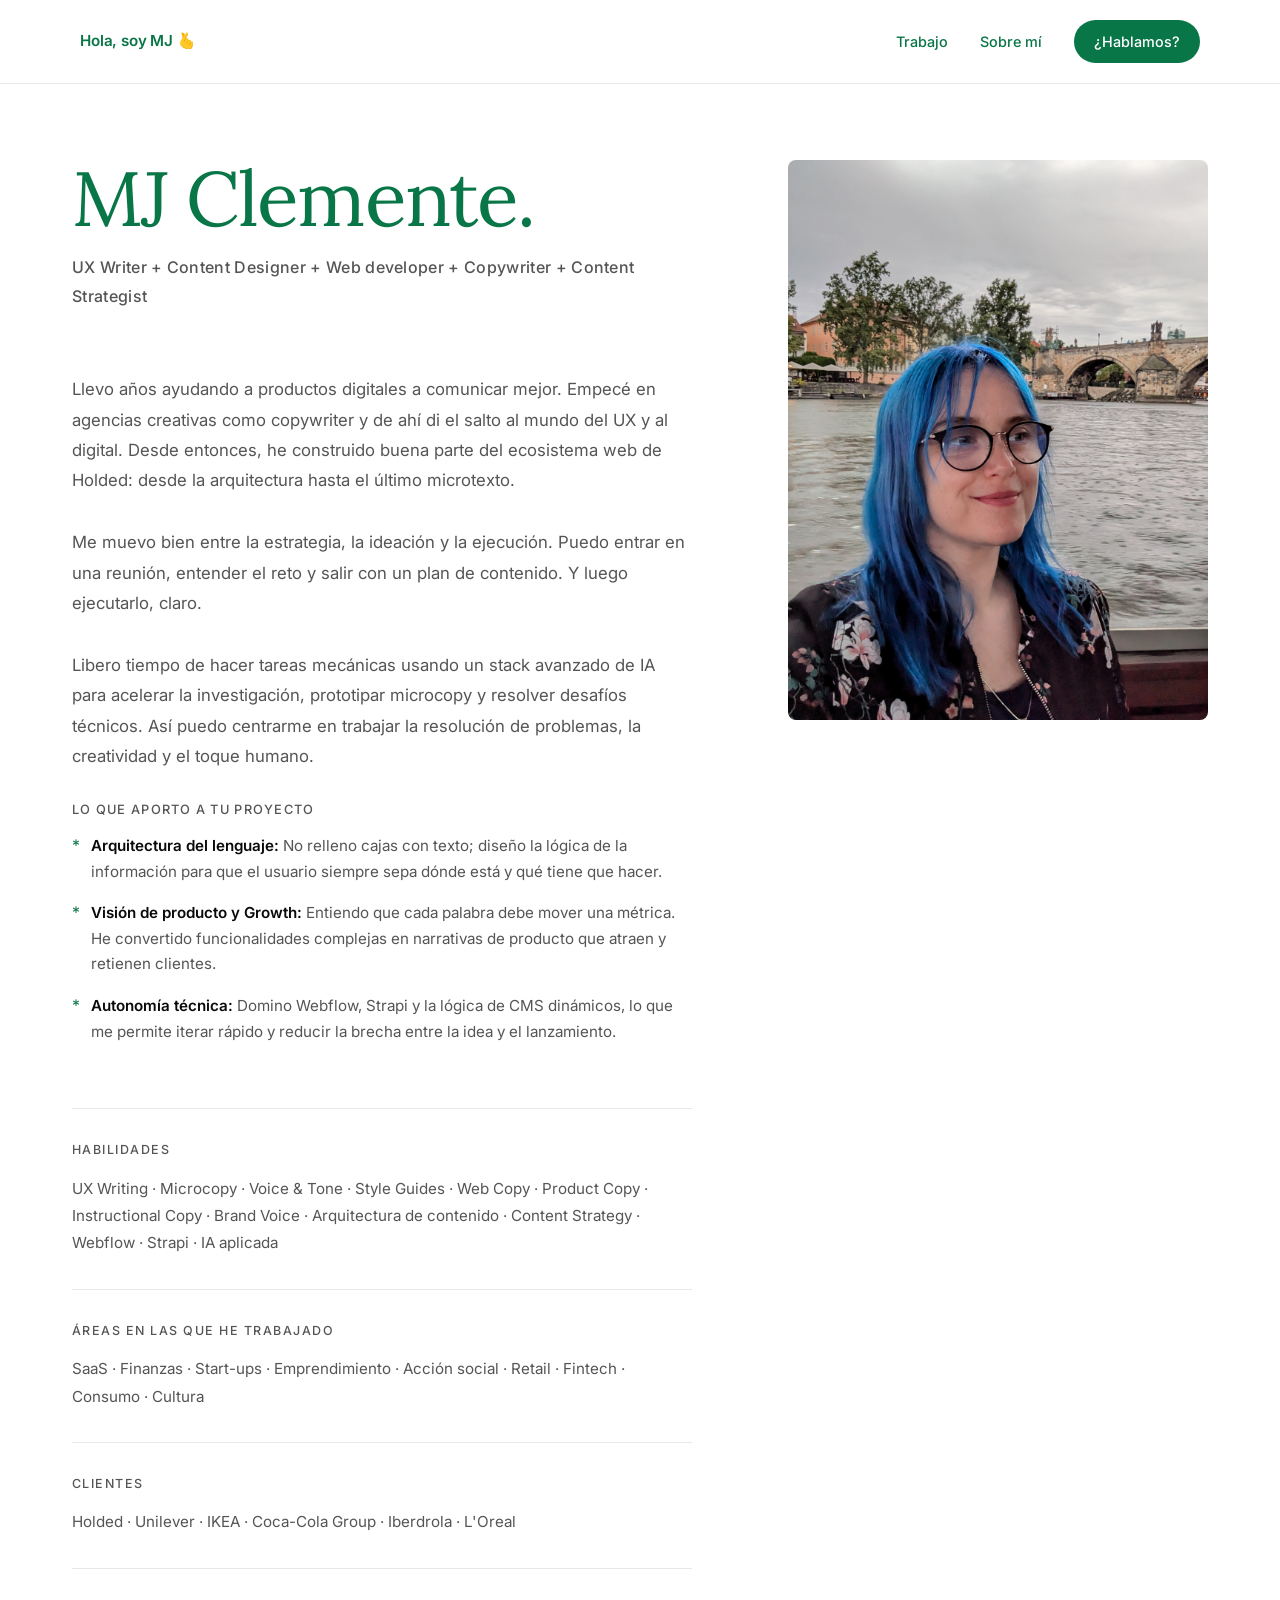
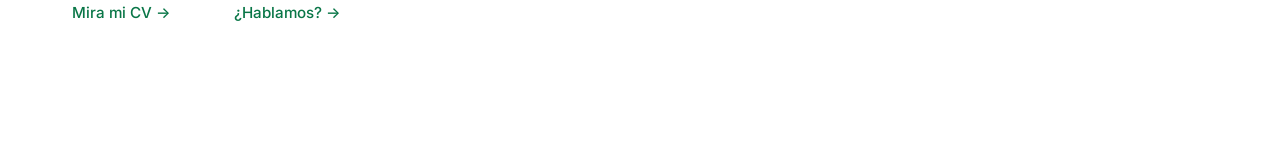
==== sobre-mi.html @ bcdd88e4 "Add files via upload" ====
<!DOCTYPE html>
<html lang="es">
<head>
  <meta charset="UTF-8" />
  <meta name="viewport" content="width=device-width, initial-scale=1.0" />
  <title>Sobre mí — MJclemente</title>
  <meta name="description" content="UX Writer y estratega de contenido. He construido buena parte del ecosistema web de Holded, de la arquitectura al microtexto." />
  <!-- Open Graph -->
  <meta property="og:title" content="Sobre mí | MJ Clemente Portfolio" />
  <meta property="og:description" content="UX Writer que une estrategia de contenido, escritura y ejecución técnica. He construido el ecosistema web de Holded de la arquitectura al microtexto." />
  <meta property="og:type" content="website" />
  <meta property="og:image" content="sobremi.jpg" />
  <!-- Twitter Card -->
  <meta name="twitter:card" content="summary_large_image" />
  <meta name="twitter:title" content="Sobre mí | MJ Clemente Portfolio" />
  <meta name="twitter:description" content="UX Writer que une estrategia de contenido, escritura y ejecución técnica. He construido el ecosistema web de Holded de la arquitectura al microtexto." />
  <meta name="twitter:image" content="sobremi.jpg" />
  <link rel="icon" href="data:image/svg+xml,<svg xmlns=%22http://www.w3.org/2000/svg%22 viewBox=%220 0 100 100%22><text y=%22.9em%22 font-size=%2290%22>🫰</text></svg>">
  <link rel="stylesheet" href="styles.css" />
</head>
<body>

  <!-- ── NAVBAR ──────────────────────────────────────────── -->
  <nav class="navbar" role="navigation" aria-label="Navegación principal">
    <div class="container">
      <div class="navbar__inner">
        <a href="index.html" class="navbar__logo">Hola, soy MJ 🫰</a>

        <div class="navbar__links">
          <a href="trabajo.html" class="navbar__link">Trabajo</a>
          <a href="sobre-mi.html" class="navbar__link">Sobre mí</a>
          <a href="contacto.html" class="navbar__cta">¿Hablamos?</a>
        </div>

        <button class="navbar__hamburger" aria-label="Abrir menú" aria-expanded="false">
          <span></span>
          <span></span>
          <span></span>
        </button>
      </div>
    </div>
  </nav>

  <!-- Mobile menu -->
  <div class="navbar__mobile" aria-label="Menú móvil" aria-live="polite">
    <a href="trabajo.html" class="navbar__link">Trabajo</a>
    <a href="sobre-mi.html" class="navbar__link">Sobre mí</a>
    <a href="contacto.html" class="navbar__cta">¿Hablamos?</a>
  </div>

  <main>

    <!-- ── ABOUT SPLIT ───────────────────────────────────── -->
    <section class="about-split" aria-label="Sobre MJclemente">
      <div class="container">
        <div class="about-split__grid">

          <!-- Left: Bio -->
          <div class="about-split__bio">
            <h1 style="font-family: var(--font-display); font-weight: 300; font-size: clamp(40px, 6vw, 80px); letter-spacing: -0.025em; line-height: 1.0; color: var(--green-dark); margin-bottom: var(--spacing-sm);">
              MJ Clemente.
            </h1>
            <p style="font-family: var(--font-body); font-size: 1rem; font-weight: 500; color: var(--gray); letter-spacing: 0.02em; margin-bottom: var(--spacing-lg);">UX Writer + Content Designer + Web developer + Copywriter + Content Strategist</p>

            <p>
              Llevo años ayudando a productos digitales a comunicar mejor. Empecé en agencias creativas como copywriter y de ahí di el salto al mundo del UX y al digital. Desde entonces, he construido buena parte del ecosistema web de Holded: desde la arquitectura hasta el último microtexto.
            </p>
            <p>
              Me muevo bien entre la estrategia, la ideación y la ejecución. Puedo entrar en una reunión, entender el reto y salir con un plan de contenido. Y luego ejecutarlo, claro.
            </p>
            <p>
              Libero tiempo de hacer tareas mecánicas usando un stack avanzado de IA para acelerar la investigación, prototipar microcopy y resolver desafíos técnicos. Así puedo centrarme en trabajar la resolución de problemas, la creatividad y el toque humano.
            </p>

            <h2 style="font-family: var(--font-body); font-size: 0.8rem; font-weight: 500; letter-spacing: 0.1em; text-transform: uppercase; color: var(--gray); margin-top: var(--spacing-md); margin-bottom: var(--spacing-sm);">Lo que aporto a tu proyecto</h2>
            <ul style="list-style: none; display: flex; flex-direction: column; gap: var(--spacing-sm);">
              <li style="padding-left: 1.2em; position: relative;">
                <span style="position: absolute; left: 0; color: var(--green-dark);">*</span>
                <strong style="font-family: var(--font-body); font-weight: 600; color: var(--black); font-size: 0.95rem;">Arquitectura del lenguaje:</strong>
                <span style="color: var(--gray); font-size: 0.95rem;"> No relleno cajas con texto; diseño la lógica de la información para que el usuario siempre sepa dónde está y qué tiene que hacer.</span>
              </li>
              <li style="padding-left: 1.2em; position: relative;">
                <span style="position: absolute; left: 0; color: var(--green-dark);">*</span>
                <strong style="font-family: var(--font-body); font-weight: 600; color: var(--black); font-size: 0.95rem;">Visión de producto y Growth:</strong>
                <span style="color: var(--gray); font-size: 0.95rem;"> Entiendo que cada palabra debe mover una métrica. He convertido funcionalidades complejas en narrativas de producto que atraen y retienen clientes.</span>
              </li>
              <li style="padding-left: 1.2em; position: relative;">
                <span style="position: absolute; left: 0; color: var(--green-dark);">*</span>
                <strong style="font-family: var(--font-body); font-weight: 600; color: var(--black); font-size: 0.95rem;">Autonomía técnica:</strong>
                <span style="color: var(--gray); font-size: 0.95rem;"> Domino Webflow, Strapi y la lógica de CMS dinámicos, lo que me permite iterar rápido y reducir la brecha entre la idea y el lanzamiento.</span>
              </li>
            </ul>

            <div style="margin-top: var(--spacing-lg); border-top: 1px solid var(--border); padding-top: var(--spacing-md);">
              <h2 class="section-eyebrow" style="margin-bottom: var(--spacing-sm);">Habilidades</h2>
              <p style="font-family: var(--font-body); font-size: 0.95rem; color: var(--gray); line-height: 1.8;">
                UX Writing · Microcopy · Voice &amp; Tone · Style Guides · Web Copy · Product Copy · Instructional Copy · Brand Voice · Arquitectura de contenido · Content Strategy · Webflow · Strapi · IA aplicada
              </p>
            </div>

            <div style="margin-top: var(--spacing-md); border-top: 1px solid var(--border); padding-top: var(--spacing-md);">
              <h2 class="section-eyebrow" style="margin-bottom: var(--spacing-sm);">Áreas en las que he trabajado</h2>
              <p style="font-family: var(--font-body); font-size: 0.95rem; color: var(--gray); line-height: 1.8;">
                SaaS · Finanzas · Start-ups · Emprendimiento · Acción social · Retail · Fintech · Consumo · Cultura
              </p>
            </div>

            <div style="margin-top: var(--spacing-md); border-top: 1px solid var(--border); padding-top: var(--spacing-md);">
              <h2 class="section-eyebrow" style="margin-bottom: var(--spacing-sm);">Clientes</h2>
              <p style="font-family: var(--font-body); font-size: 0.95rem; color: var(--gray); line-height: 1.8;">
                Holded · Unilever · IKEA · Coca-Cola Group · Iberdrola · L'Oreal
              </p>
            </div>

            <div style="margin-top: var(--spacing-md); border-top: 1px solid var(--border); padding-top: var(--spacing-md); display: flex; flex-direction: row; gap: var(--spacing-lg);">
              <a href="docs/CV_MJ_Clemente_2026.pdf" target="_blank" rel="noopener" aria-label="Mira mi CV" style="font-family: var(--font-body); font-size: 0.95rem; font-weight: 500; color: var(--green-dark); text-decoration: none; transition: opacity 0.2s;">Mira mi CV →</a>
              <a href="contacto.html" style="font-family: var(--font-body); font-size: 0.95rem; font-weight: 500; color: var(--green-dark); text-decoration: none; transition: opacity 0.2s;">¿Hablamos? →</a>
            </div>
          </div>

          <!-- Right: Photo -->
          <div class="about-split__photo">
            <img src="sobremi.jpg" alt="MJ Clemente" style="width:100%; aspect-ratio:3/4; object-fit:cover; border-radius:8px; display:block;">
          </div>

        </div>
      </div>
    </section>

  </main>

  <!-- ── FOOTER ────────────────────────────────────────────── -->

  <script src="main.js"></script>
</body>
</html>
---- styles.css ----
/* ============================================================
   MJclemente Portfolio — Shared Styles
   Inspired by laurenreichman.com: editorial, spacious, confident
   ============================================================ */

/* --- Google Fonts --- */
@import url('https://fonts.googleapis.com/css2?family=Lora:ital,wght@0,300;0,400;1,400&family=Inter:wght@400;500;600&display=swap');

/* --- Design Tokens --- */
:root {
  --green-dark: #097647;
  --green-lime: #afed7c;
  --black: #0a0a0a;
  --gray: #555555;
  --border: #e8e8e8;
  --white: #ffffff;

  --font-display: 'Lora', Georgia, serif;
  --font-body: 'Inter', -apple-system, sans-serif;

  --max-width: 1200px;
  --nav-height: 64px;
  --spacing-xs: 8px;
  --spacing-sm: 16px;
  --spacing-md: 32px;
  --spacing-lg: 64px;
  --spacing-xl: 96px;
  --spacing-2xl: 128px;

  --transition: 0.25s ease;
}

/* ============================================================
   RESET + BASE
   ============================================================ */
*, *::before, *::after {
  box-sizing: border-box;
  margin: 0;
  padding: 0;
}

html {
  scroll-behavior: smooth;
  -webkit-text-size-adjust: 100%;
}

body {
  font-family: var(--font-body);
  font-size: 16px;
  line-height: 1.6;
  color: var(--black);
  background: var(--white);
  -webkit-font-smoothing: antialiased;
}

img {
  display: block;
  max-width: 100%;
  height: auto;
}

a {
  color: inherit;
  text-decoration: none;
}

ul, ol {
  list-style: none;
}

button {
  cursor: pointer;
  border: none;
  background: none;
  font-family: inherit;
}

/* ============================================================
   CONTAINER
   ============================================================ */
.container {
  width: 100%;
  max-width: var(--max-width);
  margin: 0 auto;
  padding: 0 var(--spacing-md);
}

/* ============================================================
   TYPOGRAPHY
   ============================================================ */
.display {
  font-family: var(--font-display);
  font-weight: 300;
  line-height: 1.05;
  letter-spacing: -0.02em;
}

h1, h2, h3 {
  font-family: var(--font-display);
  font-weight: 300;
  line-height: 1.1;
  letter-spacing: -0.02em;
}

h4, h5, h6 {
  font-family: var(--font-body);
  font-weight: 600;
}

p {
  font-family: var(--font-body);
  font-size: 1rem;
  line-height: 1.7;
  color: var(--gray);
}

/* ============================================================
   NAVBAR
   ============================================================ */
.navbar {
  position: fixed;
  top: 0;
  left: 0;
  right: 0;
  z-index: 100;
  padding: 20px 48px;
  background: var(--white);
  border-bottom: 1px solid var(--border);
  transition: box-shadow var(--transition);
}

.navbar.scrolled {
  box-shadow: 0 2px 20px rgba(0, 0, 0, 0.06);
}

.navbar__inner {
  display: flex;
  align-items: center;
  justify-content: space-between;
}

.navbar__logo {
  font-family: var(--font-body);
  font-weight: 600;
  font-size: 0.95rem;
  color: var(--green-dark);
  letter-spacing: -0.01em;
  transition: opacity var(--transition);
}

.navbar__logo:hover {
  opacity: 0.7;
}

.navbar__links {
  display: flex;
  align-items: center;
  gap: var(--spacing-md);
}

.navbar__link {
  font-family: var(--font-body);
  font-weight: 500;
  font-size: 0.9rem;
  color: var(--green-dark);
  transition: color var(--transition);
}

.navbar__link:hover {
  color: var(--green-dark);
}

.navbar__cta {
  display: inline-flex;
  align-items: center;
  padding: 10px 20px;
  background: var(--green-dark);
  color: var(--white);
  font-family: var(--font-body);
  font-weight: 500;
  font-size: 0.9rem;
  border-radius: 100px;
  transition: background var(--transition), transform var(--transition);
}

.navbar__cta:hover {
  background: #075e38;
  transform: translateY(-1px);
}

/* Mobile hamburger */
.navbar__hamburger {
  display: none;
  flex-direction: column;
  gap: 5px;
  padding: 4px;
  cursor: pointer;
}

.navbar__hamburger span {
  display: block;
  width: 22px;
  height: 2px;
  background: var(--black);
  transition: transform var(--transition), opacity var(--transition);
}

.navbar__hamburger.open span:nth-child(1) {
  transform: translateY(7px) rotate(45deg);
}

.navbar__hamburger.open span:nth-child(2) {
  opacity: 0;
}

.navbar__hamburger.open span:nth-child(3) {
  transform: translateY(-7px) rotate(-45deg);
}

/* Mobile menu */
.navbar__mobile {
  display: none;
  position: fixed;
  top: var(--nav-height);
  left: 0;
  right: 0;
  background: var(--white);
  border-bottom: 1px solid var(--border);
  padding: var(--spacing-sm) var(--spacing-md);
  flex-direction: column;
  gap: var(--spacing-sm);
  z-index: 99;
}

.navbar__mobile.open {
  display: flex;
}

.navbar__mobile .navbar__link {
  font-size: 1.1rem;
  padding: var(--spacing-xs) 0;
  border-bottom: 1px solid var(--border);
}

.navbar__mobile .navbar__cta {
  align-self: flex-start;
  margin-top: var(--spacing-xs);
}

/* ============================================================
   BUTTONS
   ============================================================ */
.btn {
  display: inline-flex;
  align-items: center;
  gap: 8px;
  padding: 14px 28px;
  font-family: var(--font-body);
  font-weight: 500;
  font-size: 0.95rem;
  border-radius: 100px;
  transition: all var(--transition);
  cursor: pointer;
}

.btn--primary {
  background: var(--black);
  color: var(--white);
  border: 2px solid var(--black);
}

.btn--primary:hover {
  background: var(--green-dark);
  border-color: var(--green-dark);
  transform: translateY(-2px);
}

.btn--ghost {
  background: transparent;
  color: var(--black);
  border: 2px solid rgba(0, 0, 0, 0.3);
}

.btn--ghost:hover {
  border-color: var(--black);
  background: rgba(0, 0, 0, 0.04);
  transform: translateY(-2px);
}

.btn--ghost-white {
  background: transparent;
  color: var(--white);
  border: 2px solid rgba(255, 255, 255, 0.4);
}

.btn--ghost-white:hover {
  border-color: var(--white);
  background: rgba(255, 255, 255, 0.08);
  transform: translateY(-2px);
}

.btn--green {
  background: var(--green-lime);
  color: var(--black);
  border: 2px solid var(--green-lime);
  font-weight: 600;
}

.btn--green:hover {
  background: #9fd96c;
  border-color: #9fd96c;
  transform: translateY(-2px);
}

/* ============================================================
   HERO (index.html)
   ============================================================ */
.hero {
  min-height: 100vh;
  background: var(--green-lime);
  display: flex;
  align-items: center;
  padding-top: 120px;
  position: relative;
  overflow: hidden;
}

.hero__inner {
  padding: var(--spacing-xl) 0 var(--spacing-lg);
  max-width: 100%;
}

.hero-title-link {
  color: inherit;
  text-decoration: none;
  border-bottom: 2px solid transparent;
  transition: border-bottom-color 0.2s ease;
}

.hero-title-link:hover {
  border-bottom-color: #097647;
}

.hero__eyebrow {
  font-family: var(--font-body);
  font-weight: 500;
  font-size: 0.8rem;
  letter-spacing: 0.12em;
  text-transform: uppercase;
  color: var(--green-dark);
  margin-bottom: var(--spacing-md);
}

.hero__title {
  font-family: var(--font-display);
  font-weight: 300;
  font-size: clamp(44px, 9vw, 120px);
  line-height: 1.02;
  letter-spacing: -0.03em;
  color: var(--green-dark);
  margin-bottom: var(--spacing-md);
}

.hero__title em {
  font-style: italic;
}

.hero__subtitle {
  font-family: var(--font-body);
  font-size: clamp(1rem, 1.5vw, 1.2rem);
  font-weight: 400;
  color: var(--green-dark);
  opacity: 0.75;
  margin-bottom: var(--spacing-lg);
  max-width: 480px;
}

.hero__actions {
  display: flex;
  gap: var(--spacing-sm);
  flex-wrap: wrap;
}

/* ============================================================
   SECONDARY NAV (editorial row below hero)
   ============================================================ */
.secondary-nav {
  border-bottom: 1px solid var(--border);
  overflow-x: auto;
}

.secondary-nav__inner {
  display: flex;
  gap: var(--spacing-xl);
  padding: var(--spacing-md) 0;
}

.secondary-nav__link {
  font-family: var(--font-display);
  font-style: italic;
  font-weight: 300;
  font-size: 1.1rem;
  color: var(--black);
  opacity: 0.3;
  white-space: nowrap;
  transition: opacity var(--transition);
  letter-spacing: 0.01em;
}

.secondary-nav__link:hover {
  opacity: 0.7;
}

/* ============================================================
   PROJECT ROWS
   ============================================================ */
.projects-section {
  padding: var(--spacing-lg) 0 var(--spacing-xl);
}

.projects-section__header {
  display: flex;
  align-items: baseline;
  justify-content: space-between;
  margin-bottom: var(--spacing-lg);
}

.projects-section__title {
  font-family: var(--font-body);
  font-weight: 500;
  font-size: 0.8rem;
  letter-spacing: 0.12em;
  text-transform: uppercase;
  color: var(--gray);
}

.projects-section__all {
  font-family: var(--font-body);
  font-weight: 500;
  font-size: 0.85rem;
  color: var(--green-dark);
  text-decoration: underline;
  text-underline-offset: 3px;
  transition: opacity var(--transition);
}

.projects-section__all:hover {
  opacity: 0.7;
}

.project-row {
  display: grid;
  grid-template-columns: 1fr auto auto;
  align-items: center;
  gap: var(--spacing-sm) var(--spacing-md);
  padding: var(--spacing-md) var(--spacing-sm);
  border-top: 1px solid var(--border);
  text-decoration: none;
  color: var(--black);
  transition: background var(--transition);
  cursor: pointer;
  position: relative;
}

.project-row:last-child {
  border-bottom: 1px solid var(--border);
}

.project-row:hover {
  background: rgba(175, 237, 124, 0.18);
}

.project-row:hover .project-row__arrow {
  transform: translateX(6px);
}

.project-row__number {
  display: none;
}

.project-row__content {
  display: flex;
  flex-direction: column;
  gap: 6px;
}

.project-row__eyebrow {
  font-family: var(--font-body);
  font-size: 0.72rem;
  font-weight: 500;
  letter-spacing: 0.1em;
  text-transform: uppercase;
  color: var(--green-dark);
  display: block;
  margin-bottom: 4px;
}

.project-row__title {
  font-family: var(--font-display);
  font-weight: 300;
  font-size: clamp(1.4rem, 2.5vw, 2rem);
  color: var(--black);
  line-height: 1.1;
  letter-spacing: -0.02em;
}

.project-row__desc {
  font-family: var(--font-body);
  font-size: 0.85rem;
  color: var(--gray);
  max-width: 480px;
}

.project-row__tags {
  display: flex;
  flex-wrap: wrap;
  gap: 12px;
  align-self: center;
}

.project-row__tag {
  font-family: var(--font-body);
  font-size: 0.72rem;
  font-weight: 500;
  letter-spacing: 0.05em;
  text-transform: uppercase;
  color: var(--gray);
}

.project-row__arrow {
  font-size: 1.2rem;
  color: var(--gray);
  transition: transform var(--transition);
  align-self: center;
}

/* Extended rows for trabajo.html */
.project-row--extended {
  grid-template-columns: 1fr auto 24px;
}

/* ============================================================
   ABOUT STRIP (home)
   ============================================================ */
.about-strip {
  background: var(--green-dark);
  padding: var(--spacing-2xl) 0;
}

.about-strip__inner {
  max-width: 800px;
}

.about-strip__title {
  font-family: var(--font-display);
  font-weight: 300;
  font-size: clamp(36px, 5vw, 64px);
  color: var(--white);
  line-height: 1.05;
  letter-spacing: -0.02em;
  margin-bottom: var(--spacing-md);
}

.about-strip__title em {
  font-style: italic;
}

.about-strip__text {
  font-size: 1.05rem;
  color: rgba(255, 255, 255, 0.75);
  line-height: 1.75;
  margin-bottom: var(--spacing-lg);
  max-width: 600px;
}

.skills-tags {
  display: flex;
  flex-wrap: wrap;
  gap: 10px;
}

.skill-tag {
  display: inline-block;
  background: rgba(175, 237, 124, 0.15);
  color: var(--green-lime);
  border: 1px solid rgba(175, 237, 124, 0.3);
  font-family: var(--font-body);
  font-weight: 500;
  font-size: 0.8rem;
  letter-spacing: 0.04em;
  padding: 6px 14px;
  border-radius: 100px;
}

/* ============================================================
   CTA STRIP
   ============================================================ */
.cta-strip {
  background: var(--black);
  padding: var(--spacing-2xl) 0;
  text-align: center;
}

.cta-strip__title {
  font-family: var(--font-display);
  font-weight: 300;
  font-size: clamp(32px, 4vw, 56px);
  color: var(--white);
  letter-spacing: -0.02em;
  margin-bottom: var(--spacing-sm);
}

.cta-strip__subtitle {
  color: rgba(255, 255, 255, 0.55);
  font-size: 1rem;
  margin-bottom: var(--spacing-lg);
}

/* ============================================================
   FOOTER
   ============================================================ */
.footer {
  background: var(--white);
  border-top: 1px solid #e8e8e4;
  padding: var(--spacing-md) 0;
}

.footer__inner {
  display: flex;
  align-items: center;
  justify-content: flex-start;
  flex-wrap: wrap;
  gap: var(--spacing-sm);
}

.footer__copy {
  display: none;
}

.footer__links {
  display: flex;
  gap: var(--spacing-md);
}

.footer__link {
  font-size: 0.8rem;
  color: var(--green-dark);
  transition: color var(--transition);
}

.footer__link:hover {
  color: var(--green-lime);
}

/* ============================================================
   PAGE HEADER (trabajo, sobre-mi, contacto)
   ============================================================ */
.page-header {
  padding-top: calc(var(--nav-height) + var(--spacing-xl));
  padding-bottom: var(--spacing-xl);
}

.page-header__eyebrow {
  font-family: var(--font-body);
  font-weight: 500;
  font-size: 0.78rem;
  letter-spacing: 0.12em;
  text-transform: uppercase;
  color: var(--gray);
  margin-bottom: var(--spacing-sm);
}

.page-header__title {
  font-family: var(--font-display);
  font-weight: 300;
  font-size: clamp(48px, 7vw, 96px);
  color: var(--green-dark);
  letter-spacing: -0.03em;
  line-height: 1.0;
}

.page-header__subtitle {
  font-size: 1.05rem;
  color: var(--gray);
  margin-top: var(--spacing-sm);
  max-width: 520px;
}

/* ============================================================
   CASE STUDY
   ============================================================ */
.case-header {
  padding-top: calc(var(--nav-height) + var(--spacing-xl));
  padding-bottom: var(--spacing-xl);
  border-bottom: 1px solid var(--border);
}

.case-header__tags {
  display: flex;
  flex-wrap: wrap;
  gap: 8px;
  margin-bottom: var(--spacing-md);
}

.case-tag {
  font-family: var(--font-body);
  font-size: 0.72rem;
  font-weight: 500;
  letter-spacing: 0.06em;
  text-transform: uppercase;
  color: var(--green-dark);
  border: 1px solid var(--green-dark);
  padding: 4px 12px;
  border-radius: 100px;
}

.case-header__title {
  font-family: var(--font-display);
  font-weight: 300;
  font-size: clamp(36px, 5.5vw, 72px);
  color: var(--green-dark);
  letter-spacing: -0.025em;
  line-height: 1.05;
  max-width: 900px;
  margin-bottom: var(--spacing-lg);
}

.case-meta {
  display: flex;
  flex-wrap: wrap;
  gap: var(--spacing-lg);
  padding-top: var(--spacing-md);
}

.case-meta__item {
  display: flex;
  flex-direction: column;
  gap: 4px;
}

.case-meta__label {
  font-family: var(--font-body);
  font-size: 0.72rem;
  font-weight: 500;
  letter-spacing: 0.1em;
  text-transform: uppercase;
  color: var(--gray);
  opacity: 0.6;
}

.case-meta__value {
  font-family: var(--font-body);
  font-size: 0.9rem;
  font-weight: 500;
  color: var(--black);
}

/* Case study body */
.case-body {
  padding: var(--spacing-xl) 0 var(--spacing-lg);
}

.case-section {
  display: grid;
  grid-template-columns: 180px 1fr;
  gap: var(--spacing-xl);
  padding: var(--spacing-lg) 0;
  border-top: 1px solid var(--border);
}

.case-section:first-child {
  border-top: none;
}

.case-section__label {
  font-family: var(--font-body);
  font-size: 0.72rem;
  font-weight: 500;
  letter-spacing: 0.1em;
  text-transform: uppercase;
  color: var(--gray);
  padding-top: 4px;
}

.case-section__content h2 {
  font-family: var(--font-display);
  font-weight: 300;
  font-size: clamp(24px, 3vw, 36px);
  color: var(--black);
  letter-spacing: -0.02em;
  margin-bottom: var(--spacing-md);
}

.case-section__content h3 {
  font-family: var(--font-display);
  font-weight: 300;
  font-size: 1.5rem;
  color: var(--black);
  letter-spacing: -0.01em;
  margin-bottom: var(--spacing-xs);
}

.case-section__content p {
  font-size: 1rem;
  line-height: 1.75;
  color: var(--gray);
  margin-bottom: var(--spacing-sm);
}

.case-section__content p:last-child {
  margin-bottom: 0;
}

/* Flow steps */
.flow-steps {
  display: flex;
  flex-direction: column;
  gap: 12px;
  margin-top: var(--spacing-sm);
}

.flow-step {
  display: flex;
  align-items: baseline;
  gap: 12px;
}

.flow-step__num {
  font-family: var(--font-body);
  font-size: 0.9rem;
  font-weight: 400;
  color: var(--gray);
  min-width: 20px;
  flex-shrink: 0;
}

.flow-step__text {
  font-size: 0.95rem;
  color: var(--black);
  line-height: 1.6;
  margin: 0;
}

/* Key decisions */
.decisions-list {
  display: flex;
  flex-direction: column;
  gap: var(--spacing-md);
  margin-top: var(--spacing-sm);
}

.decision-item {
  padding: 0;
}

.decision-item__title {
  font-family: var(--font-body);
  font-weight: 600;
  font-size: 0.9rem;
  color: var(--black);
  margin-bottom: 6px;
}

.decision-item__text {
  font-size: 0.9rem;
  color: var(--gray);
  margin: 0;
  line-height: 1.65;
}

/* Stats */
.stats-grid {
  display: grid;
  grid-template-columns: repeat(auto-fit, minmax(160px, 1fr));
  gap: var(--spacing-md);
  margin-top: var(--spacing-sm);
}

.stat-item {
  padding: var(--spacing-md);
  background: none;
  border-radius: 0;
  color: var(--green-dark);
  text-align: center;
}

.stat-item__number,
.case-section__content .stat-item__number {
  font-family: var(--font-display);
  font-weight: 300;
  font-size: clamp(3rem, 6vw, 4.5rem);
  color: var(--green-dark);
  line-height: 1;
  letter-spacing: -0.03em;
  margin-bottom: 10px;
}

.stat-item__label,
.case-section__content .stat-item__label {
  font-family: var(--font-body);
  font-size: 0.75rem;
  font-weight: 400;
  color: var(--green-dark);
  line-height: 1.4;
  margin: 0;
  opacity: 0.75;
}

/* Image placeholder */
.case-image-placeholder {
  width: 100%;
  aspect-ratio: 16/9;
  background: #f0f0ec;
  border: 1px dashed var(--border);
  border-radius: 8px;
  display: flex;
  align-items: center;
  justify-content: center;
  margin-bottom: var(--spacing-sm);
}

.case-image-placeholder span {
  font-family: var(--font-body);
  font-size: 0.8rem;
  color: var(--gray);
  opacity: 0.5;
}

/* Case section images */
.case-section img {
  max-width: 100%;
  width: auto;
  height: auto;
  display: block;
  margin: 0 auto;
  cursor: zoom-in;
  border-radius: 4px;
}

/* Lightbox */
.lightbox {
  display: none;
  position: fixed;
  inset: 0;
  background: rgba(0, 0, 0, 0.85);
  z-index: 1000;
  align-items: center;
  justify-content: center;
  padding: var(--spacing-md);
}
.lightbox.open {
  display: flex;
}
.lightbox__img {
  max-width: 90vw;
  max-height: 90vh;
  object-fit: contain;
  border-radius: 4px;
  cursor: zoom-in;
  transition: transform 0.2s ease;
  transform-origin: center center;
}
.lightbox__close {
  position: fixed;
  top: 20px;
  right: 24px;
  background: none;
  border: none;
  color: white;
  font-size: 2rem;
  cursor: pointer;
  line-height: 1;
  opacity: 0.8;
  transition: opacity 0.2s;
}
.lightbox__close:hover {
  opacity: 1;
}

/* Case nav (prev/next) */
.case-nav {
  border-top: 1px solid var(--border);
  padding: var(--spacing-md) 0;
}

.case-nav__inner {
  display: flex;
  justify-content: flex-start;
  align-items: center;
  gap: 0;
}

.case-nav__item {
  display: flex;
  align-items: center;
  gap: 8px;
  padding: 0 var(--spacing-md);
  border: none;
  background: none;
  cursor: pointer;
  transition: color var(--transition);
}

.case-nav__item:hover .case-nav__title {
  color: var(--green-dark);
}

.case-nav__item--next {
  flex-direction: row;
}

.case-nav__separator {
  color: var(--border);
  font-weight: 300;
  font-size: 1.2rem;
  line-height: 1;
  user-select: none;
}

.case-nav__direction {
  font-family: var(--font-body);
  font-size: 0.85rem;
  font-weight: 400;
  color: var(--gray);
  opacity: 0.6;
  white-space: nowrap;
}

.case-nav__title {
  font-family: var(--font-body);
  font-weight: 400;
  font-size: 0.9rem;
  color: var(--black);
  transition: color var(--transition);
}

.case-nav__label {
  font-weight: 700;
}

/* ============================================================
   ABOUT PAGE
   ============================================================ */
.about-split {
  padding: calc(var(--nav-height) + var(--spacing-xl)) 0 var(--spacing-2xl);
}

.about-split__grid {
  display: grid;
  grid-template-columns: 1fr 420px;
  gap: var(--spacing-xl);
  align-items: start;
}

.about-split__bio h2 {
  font-family: var(--font-display);
  font-weight: 300;
  font-size: clamp(28px, 3.5vw, 44px);
  color: var(--black);
  letter-spacing: -0.02em;
  margin-bottom: var(--spacing-md);
  line-height: 1.1;
}

.about-split__bio p {
  font-size: 1.05rem;
  line-height: 1.8;
  color: var(--gray);
  margin-bottom: var(--spacing-md);
}

.about-split__actions {
  display: flex;
  gap: var(--spacing-sm);
  flex-wrap: wrap;
  margin-top: var(--spacing-lg);
}

.about-split__photo {
  position: sticky;
  top: calc(var(--nav-height) + var(--spacing-md));
}

.photo-placeholder {
  width: 100%;
  aspect-ratio: 3/4;
  background: #f0f0ec;
  border: 1px dashed var(--border);
  border-radius: 12px;
  display: flex;
  align-items: center;
  justify-content: center;
  flex-direction: column;
  gap: 8px;
}

.photo-placeholder span {
  font-family: var(--font-body);
  font-size: 0.8rem;
  color: var(--gray);
  opacity: 0.5;
  text-align: center;
  padding: 0 var(--spacing-md);
}

/* How I work section */
.how-i-work {
  background: #f7f7f5;
  padding: var(--spacing-xl) 0;
}

.how-i-work__grid {
  display: grid;
  grid-template-columns: repeat(auto-fit, minmax(240px, 1fr));
  gap: var(--spacing-md);
  margin-top: var(--spacing-lg);
}

.how-card {
  padding: var(--spacing-md);
  background: var(--white);
  border: 1px solid var(--border);
  border-radius: 8px;
}

.how-card__num {
  font-family: var(--font-display);
  font-size: 2rem;
  color: var(--green-lime);
  font-weight: 300;
  line-height: 1;
  margin-bottom: var(--spacing-sm);
}

.how-card__title {
  font-family: var(--font-body);
  font-weight: 600;
  font-size: 0.9rem;
  color: var(--black);
  margin-bottom: 6px;
}

.how-card__text {
  font-size: 0.88rem;
  color: var(--gray);
  line-height: 1.65;
  margin: 0;
}

/* ============================================================
   CONTACT PAGE
   ============================================================ */
.contact-split {
  padding: calc(var(--nav-height) + var(--spacing-xl)) 0 var(--spacing-2xl);
}

.contact-split__grid {
  display: grid;
  grid-template-columns: 1fr 1fr;
  gap: var(--spacing-2xl);
  align-items: start;
}

.contact-split__left h1 {
  font-family: var(--font-display);
  font-weight: 300;
  font-size: clamp(36px, 5vw, 64px);
  color: var(--black);
  letter-spacing: -0.025em;
  line-height: 1.05;
  margin-bottom: var(--spacing-md);
}

.contact-split__left p {
  font-size: 1.05rem;
  color: var(--gray);
  line-height: 1.75;
  margin-bottom: var(--spacing-lg);
}

.contact-links {
  display: flex;
  flex-direction: column;
  gap: var(--spacing-sm);
}

.contact-link {
  display: flex;
  align-items: center;
  gap: 10px;
  font-family: var(--font-body);
  font-weight: 500;
  font-size: 0.9rem;
  color: var(--green-dark);
  transition: opacity var(--transition);
}

.contact-link:hover {
  opacity: 0.7;
}

.contact-link__icon {
  width: 36px;
  height: 36px;
  background: rgba(9, 118, 71, 0.08);
  border-radius: 50%;
  display: flex;
  align-items: center;
  justify-content: center;
  font-size: 1.1rem;
  flex-shrink: 0;
  color: var(--green-dark);
}
.contact-link__icon i {
  display: flex;
}

/* Contact form */
.contact-form {
  display: flex;
  flex-direction: column;
  gap: var(--spacing-sm);
}

.form-group {
  display: flex;
  flex-direction: column;
  gap: 6px;
}

.form-group label {
  font-family: var(--font-body);
  font-size: 0.8rem;
  font-weight: 500;
  letter-spacing: 0.04em;
  text-transform: uppercase;
  color: var(--gray);
}

.form-group input,
.form-group textarea {
  font-family: var(--font-body);
  font-size: 0.95rem;
  color: var(--black);
  background: var(--white);
  border: 1px solid var(--border);
  border-radius: 8px;
  padding: 12px 16px;
  width: 100%;
  transition: border-color var(--transition), box-shadow var(--transition);
  outline: none;
  -webkit-appearance: none;
}

.form-group input:focus,
.form-group textarea:focus {
  border-color: var(--green-dark);
  box-shadow: 0 0 0 3px rgba(9, 118, 71, 0.08);
}

.form-group textarea {
  resize: vertical;
  min-height: 140px;
  line-height: 1.6;
}

.form-group input::placeholder,
.form-group textarea::placeholder {
  color: var(--gray);
  opacity: 0.4;
}

.form-submit {
  display: block;
  width: 100%;
  padding: 14px;
  background: var(--green-dark);
  color: var(--white);
  font-family: var(--font-body);
  font-weight: 600;
  font-size: 0.95rem;
  border-radius: 8px;
  border: none;
  cursor: pointer;
  transition: background var(--transition), transform var(--transition);
  margin-top: var(--spacing-xs);
}

.form-submit:hover {
  background: #075e38;
  transform: translateY(-1px);
}

.form-success {
  display: none;
  padding: var(--spacing-md);
  background: rgba(9, 118, 71, 0.08);
  border: 1px solid rgba(9, 118, 71, 0.2);
  border-radius: 8px;
  text-align: center;
}

.form-success.show {
  display: block;
}

.form-success p {
  color: var(--green-dark);
  font-weight: 500;
  margin: 0;
}

/* ============================================================
   SECTION TITLE (shared)
   ============================================================ */
.section-eyebrow,
h2.section-eyebrow {
  font-family: var(--font-body);
  font-weight: 500;
  font-size: 0.78rem;
  letter-spacing: 0.12em;
  text-transform: uppercase;
  color: var(--gray);
  margin-bottom: var(--spacing-sm);
  margin-top: 0;
  line-height: 1.4;
}

.section-title {
  font-family: var(--font-display);
  font-weight: 300;
  font-size: clamp(28px, 4vw, 48px);
  color: var(--black);
  letter-spacing: -0.02em;
  line-height: 1.1;
  margin-bottom: var(--spacing-md);
}

/* ============================================================
   FOCUS STYLES (accessibility)
   ============================================================ */
:focus-visible {
  outline: 2px solid var(--green-dark);
  outline-offset: 3px;
  border-radius: 3px;
}

.navbar__mobile .navbar__link:focus-visible,
.navbar__mobile .navbar__cta:focus-visible {
  outline: none;
  border-bottom: 2px solid var(--green-dark);
  padding-bottom: 2px;
}

/* ============================================================
   RESPONSIVE — Tablet (≤ 1024px)
   ============================================================ */
@media (max-width: 1024px) {
  .about-split__grid {
    grid-template-columns: 1fr;
  }

  .about-split__photo {
    position: static;
    max-width: 320px;
  }

  .photo-placeholder {
    aspect-ratio: 1/1;
  }

  .contact-split__grid {
    grid-template-columns: 1fr;
    gap: var(--spacing-xl);
  }

  .case-section {
    grid-template-columns: 140px 1fr;
    gap: var(--spacing-md);
  }
}

/* ============================================================
   RESPONSIVE — Mobile (≤ 768px)
   ============================================================ */
@media (max-width: 768px) {
  :root {
    --spacing-lg: 48px;
    --spacing-xl: 64px;
    --spacing-2xl: 80px;
  }

  /* Navbar mobile */
  .navbar__links {
    display: none;
  }

  .navbar__hamburger {
    display: flex;
  }

  /* Hero */
  .hero__inner {
    padding: var(--spacing-lg) 0;
  }

  .hero__actions {
    flex-direction: column;
    align-items: flex-start;
  }

  .hero__actions .btn {
    width: 100%;
    justify-content: center;
  }

  /* Secondary nav */
  .secondary-nav__inner {
    gap: var(--spacing-md);
  }

  /* Project rows */
  .project-row {
    grid-template-columns: 1fr;
    grid-template-rows: auto auto;
  }

  .project-row__tags {
    grid-column: 1;
  }

  .project-row__arrow {
    grid-column: 1;
    align-self: start;
  }

  .project-row__title {
    font-size: 1.4rem;
  }

  /* Case study */
  .case-section {
    grid-template-columns: 1fr;
    gap: var(--spacing-sm);
  }

  .case-section__label {
    opacity: 0.6;
  }

  .case-nav__inner {
    grid-template-columns: 1fr;
  }

  /* Stats */
  .stats-grid {
    grid-template-columns: 1fr 1fr;
  }

  /* About */
  .about-split__photo {
    display: none;
  }

  .how-i-work__grid {
    grid-template-columns: 1fr;
  }

  /* CTA strip */
  .cta-strip {
    text-align: left;
  }

  /* Footer */
  .footer__inner {
    flex-direction: column;
    align-items: flex-start;
  }
}

@media (max-width: 480px) {
  .container {
    padding: 0 var(--spacing-sm);
  }

  .stats-grid {
    grid-template-columns: 1fr;
  }

  .case-meta {
    gap: var(--spacing-md);
  }
}
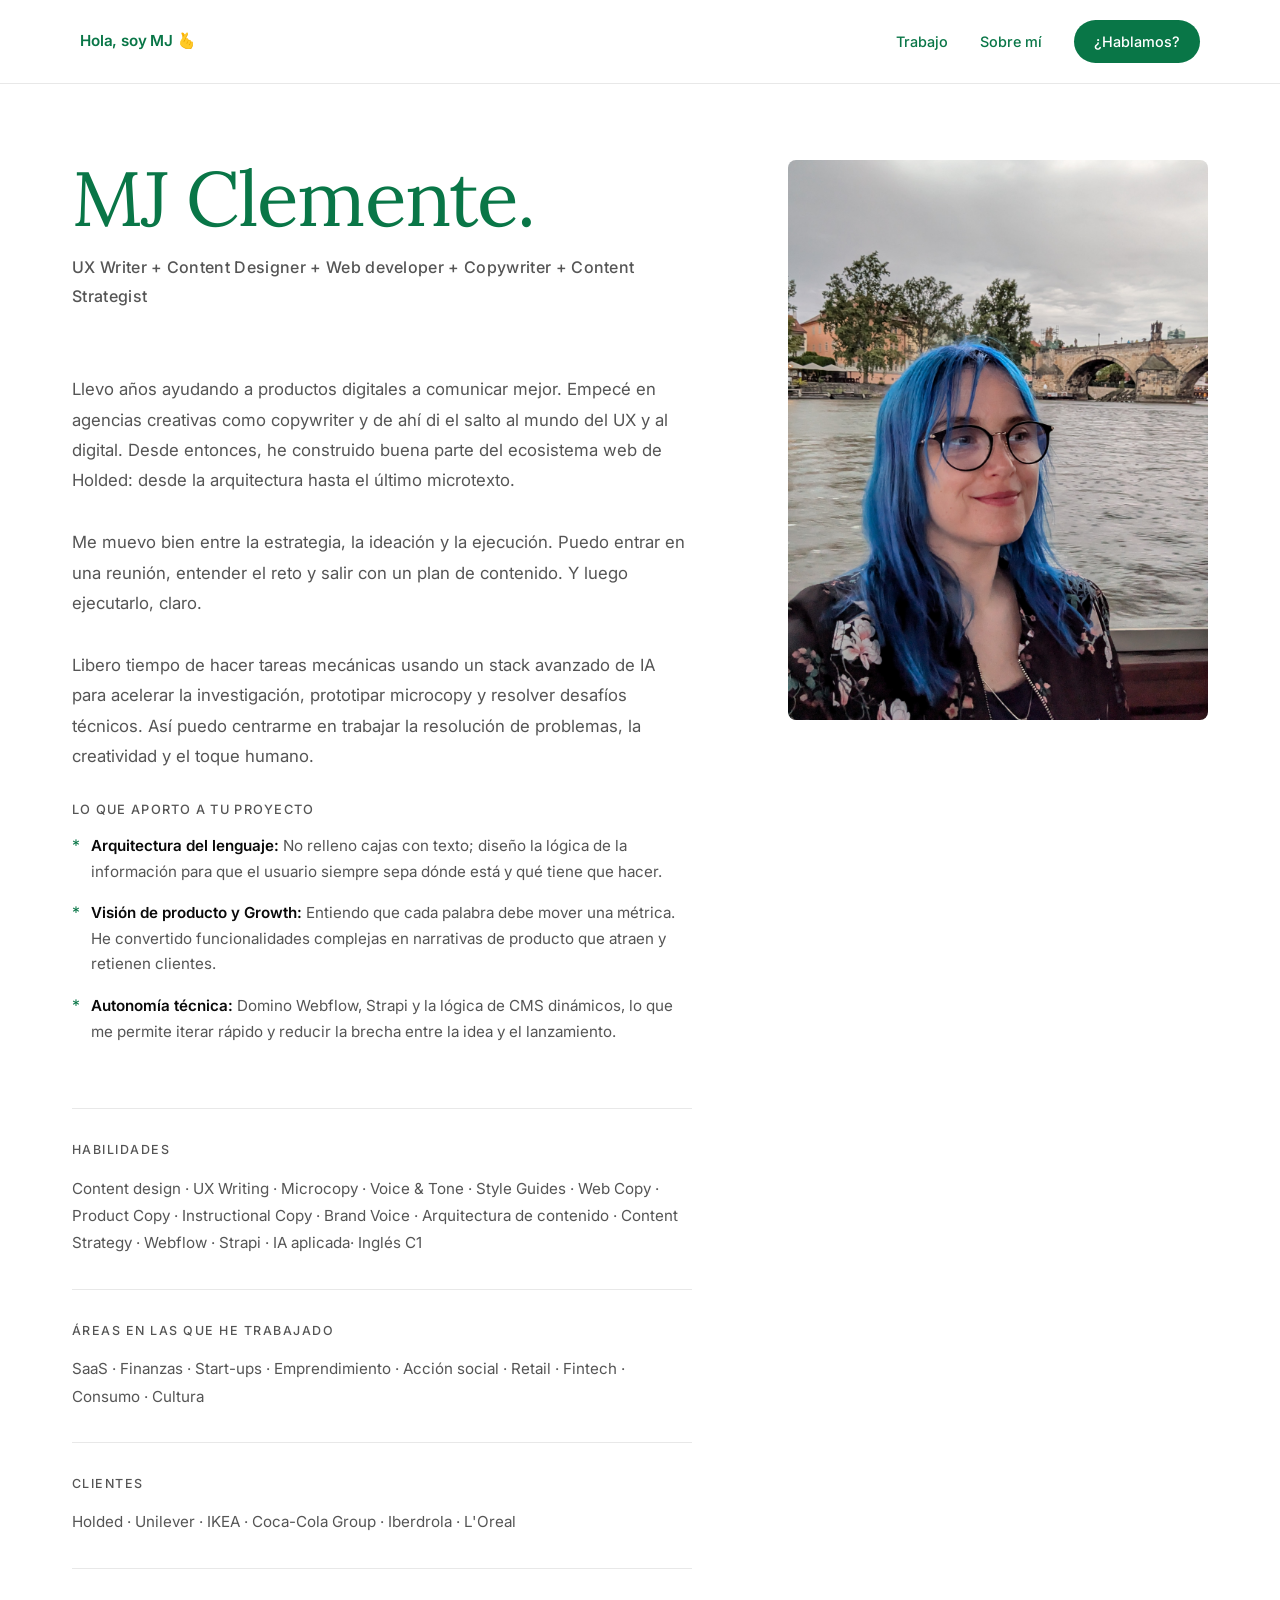
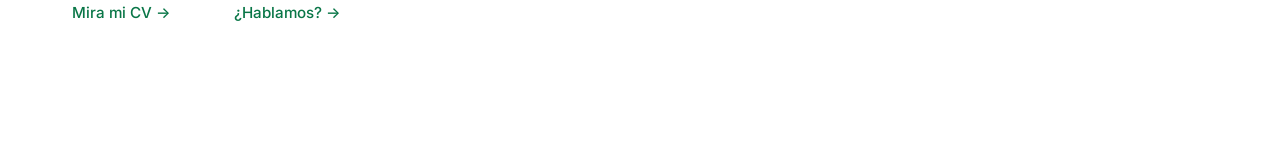
==== commit 33d195e8: "Update sobre-mi.html" ====
--- a/sobre-mi.html
+++ b/sobre-mi.html
@@ -94,7 +94,7 @@
             <div style="margin-top: var(--spacing-lg); border-top: 1px solid var(--border); padding-top: var(--spacing-md);">
               <h2 class="section-eyebrow" style="margin-bottom: var(--spacing-sm);">Habilidades</h2>
               <p style="font-family: var(--font-body); font-size: 0.95rem; color: var(--gray); line-height: 1.8;">
-                UX Writing · Microcopy · Voice &amp; Tone · Style Guides · Web Copy · Product Copy · Instructional Copy · Brand Voice · Arquitectura de contenido · Content Strategy · Webflow · Strapi · IA aplicada
+                 Content design · UX Writing · Microcopy · Voice &amp; Tone · Style Guides · Web Copy · Product Copy · Instructional Copy · Brand Voice · Arquitectura de contenido · Content Strategy · Webflow · Strapi · IA aplicada· Inglés C1
               </p>
             </div>
 
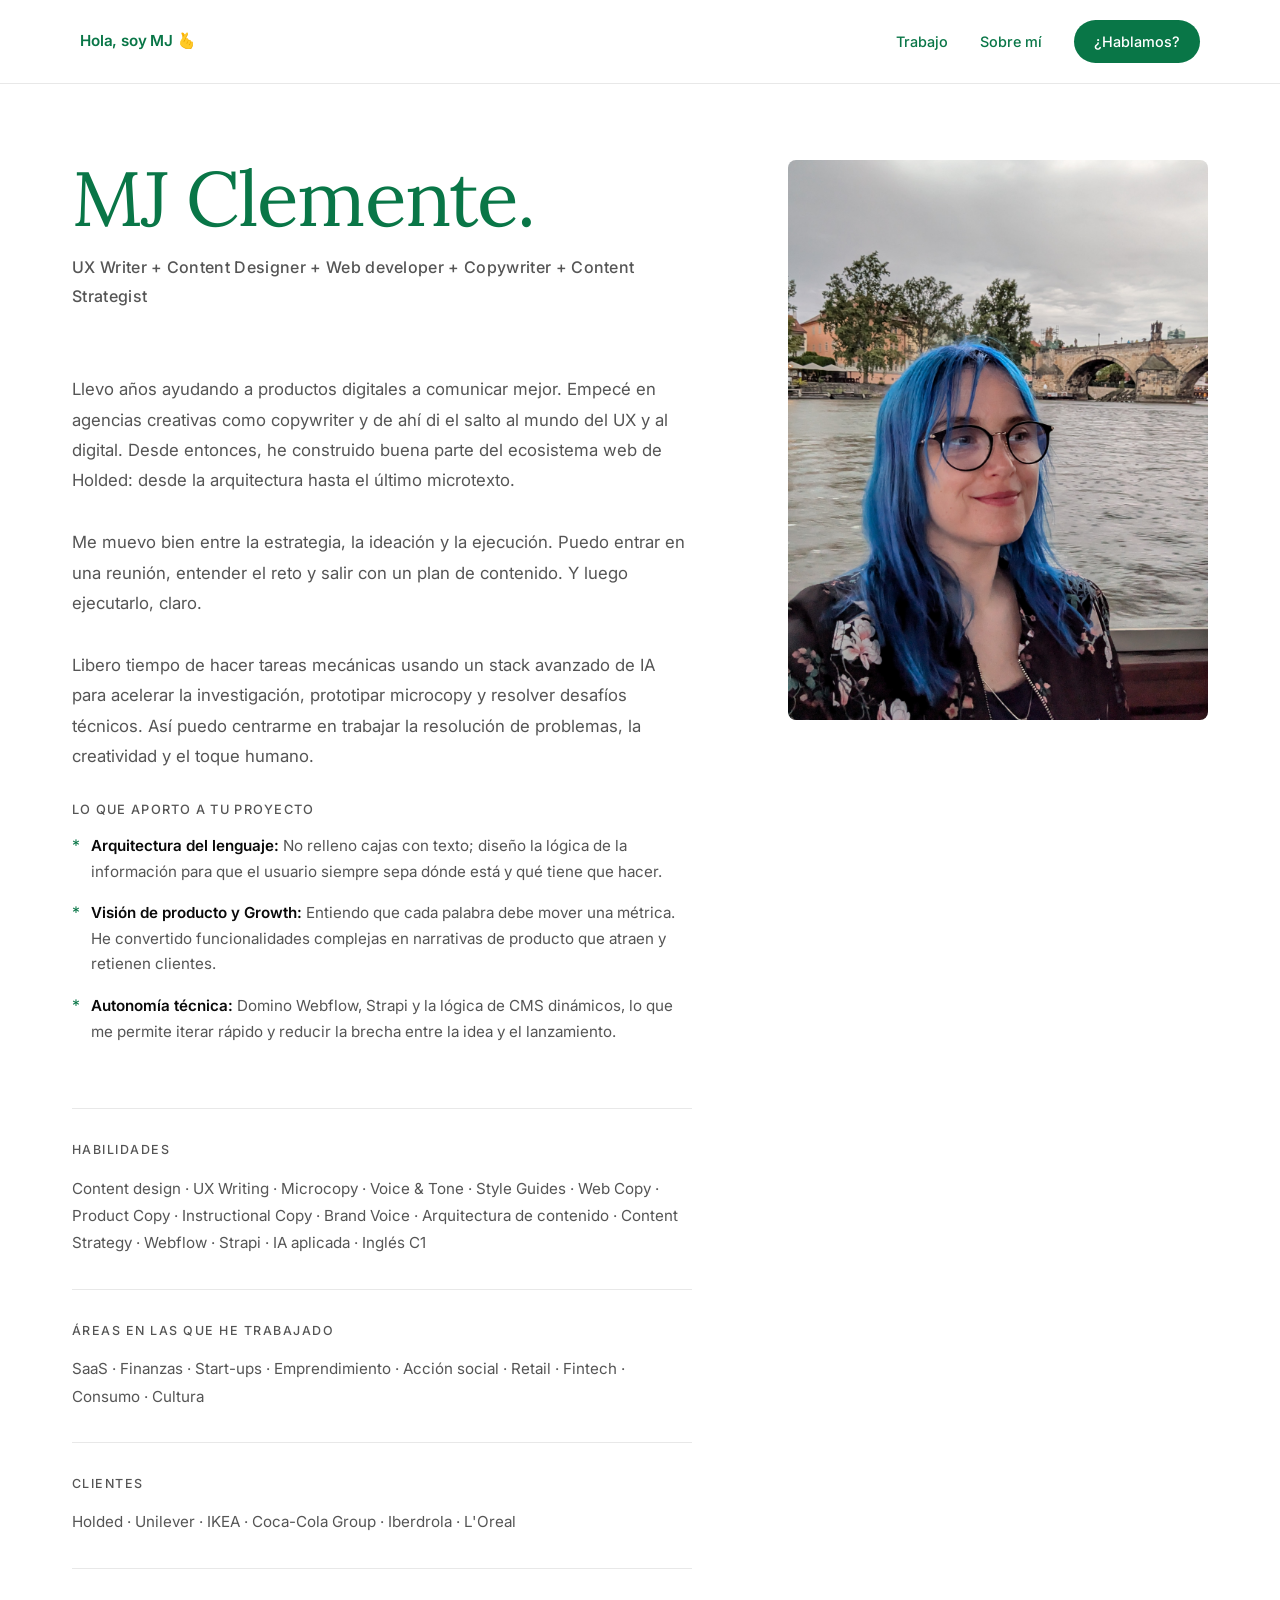
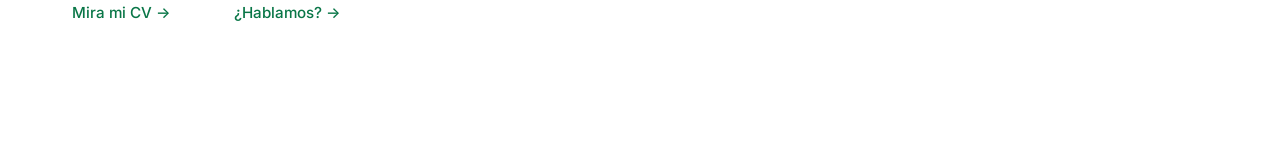
==== commit 4f8957c1: "Update sobre-mi.html" ====
--- a/sobre-mi.html
+++ b/sobre-mi.html
@@ -94,7 +94,7 @@
             <div style="margin-top: var(--spacing-lg); border-top: 1px solid var(--border); padding-top: var(--spacing-md);">
               <h2 class="section-eyebrow" style="margin-bottom: var(--spacing-sm);">Habilidades</h2>
               <p style="font-family: var(--font-body); font-size: 0.95rem; color: var(--gray); line-height: 1.8;">
-                 Content design · UX Writing · Microcopy · Voice &amp; Tone · Style Guides · Web Copy · Product Copy · Instructional Copy · Brand Voice · Arquitectura de contenido · Content Strategy · Webflow · Strapi · IA aplicada· Inglés C1
+                 Content design · UX Writing · Microcopy · Voice &amp; Tone · Style Guides · Web Copy · Product Copy · Instructional Copy · Brand Voice · Arquitectura de contenido · Content Strategy · Webflow · Strapi · IA aplicada · Inglés C1
               </p>
             </div>
 
